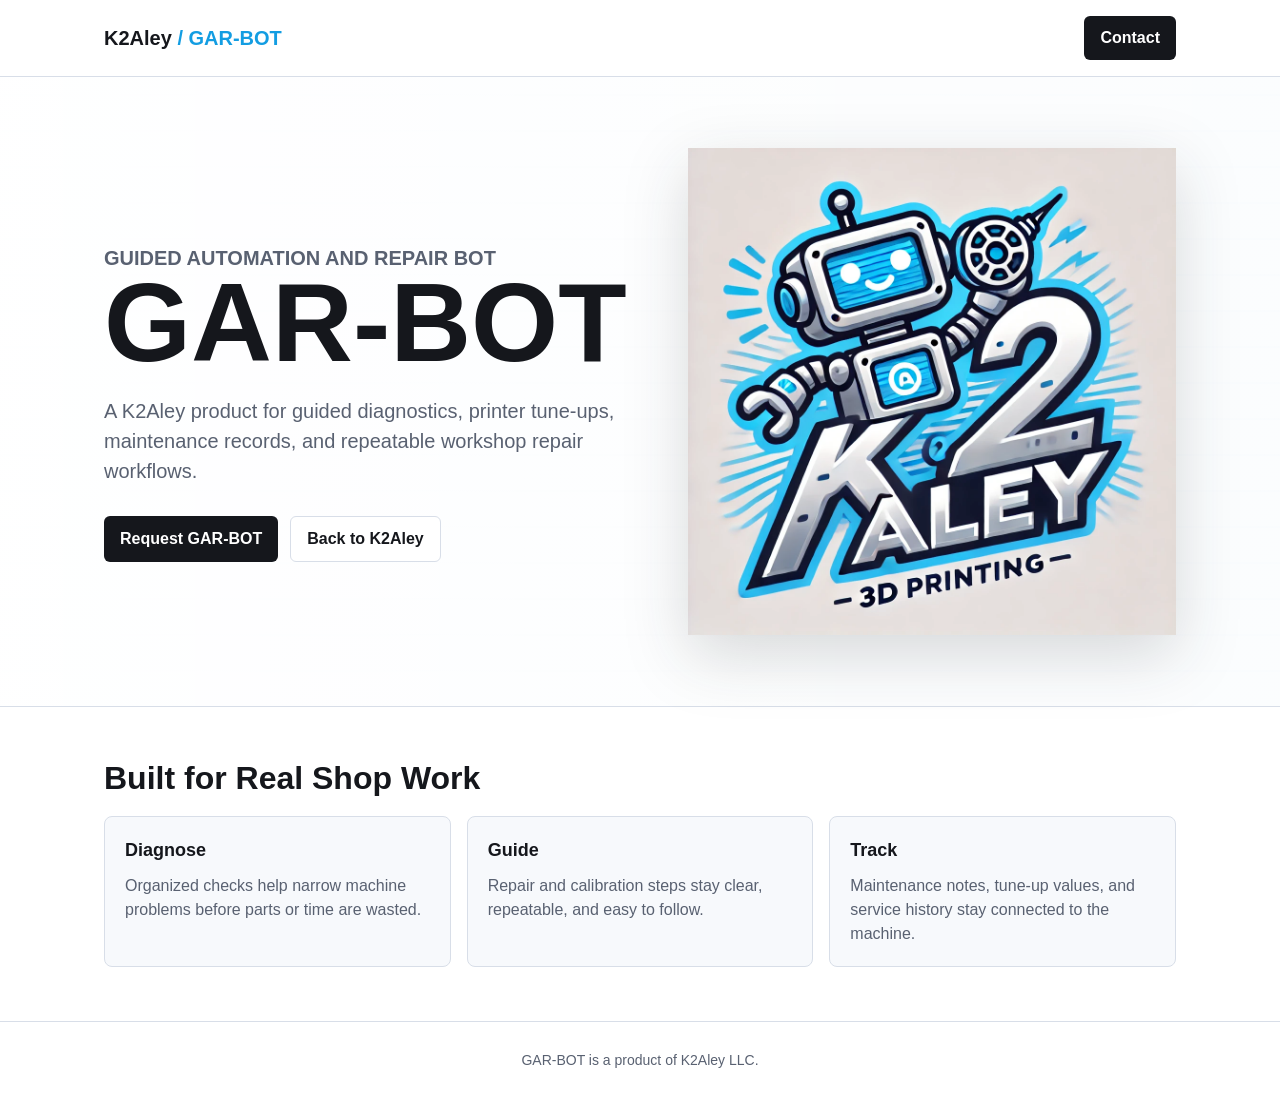
==== GAR-BOT/index.html @ 43dc9ffd "Add files via upload" ====
<!doctype html>
<html lang="en">
<head>
  <meta charset="utf-8">
  <meta name="viewport" content="width=device-width, initial-scale=1">
  <title>GAR-BOT | K2Aley</title>
  <style>
    :root {
      --ink: #15171c;
      --muted: #596171;
      --line: #d8dee8;
      --blue: #139de2;
      --yellow: #f4b92a;
      --panel: #f7f9fc;
      --white: #ffffff;
    }

    * {
      box-sizing: border-box;
    }

    body {
      margin: 0;
      font-family: Arial, Helvetica, sans-serif;
      color: var(--ink);
      background: var(--white);
      line-height: 1.5;
    }

    header {
      border-bottom: 1px solid var(--line);
      background: white;
    }

    nav {
      max-width: 1120px;
      margin: 0 auto;
      padding: 16px 24px;
      display: flex;
      justify-content: space-between;
      align-items: center;
      gap: 20px;
    }

    .brand {
      font-weight: 900;
      font-size: 20px;
      text-decoration: none;
      color: var(--ink);
    }

    .brand span {
      color: var(--blue);
    }

    .button {
      display: inline-flex;
      align-items: center;
      justify-content: center;
      min-height: 42px;
      padding: 10px 16px;
      border-radius: 6px;
      background: var(--ink);
      color: white;
      text-decoration: none;
      font-weight: 700;
    }

    .hero {
      min-height: 70vh;
      display: grid;
      align-items: center;
      background:
        linear-gradient(90deg, rgba(255,255,255,0.98), rgba(255,255,255,0.78)),
        repeating-linear-gradient(0deg, transparent 0, transparent 34px, rgba(19,157,226,0.08) 35px, transparent 36px),
        #eef5fb;
      border-bottom: 1px solid var(--line);
    }

    .hero-inner {
      max-width: 1120px;
      margin: 0 auto;
      padding: 64px 24px;
      display: grid;
      grid-template-columns: minmax(0, 1fr) minmax(280px, 0.9fr);
      gap: 42px;
      align-items: center;
    }

    h1 {
      margin: 0;
      font-size: clamp(54px, 9vw, 112px);
      line-height: 0.9;
      letter-spacing: 0;
    }

    .kicker {
      margin: 0 0 12px;
      font-weight: 900;
      color: var(--blue);
      text-transform: uppercase;
      letter-spacing: 0;
    }

    .hero p {
      margin: 22px 0 0;
      max-width: 620px;
      font-size: 20px;
      color: var(--muted);
    }

    .actions {
      margin-top: 30px;
      display: flex;
      gap: 12px;
      flex-wrap: wrap;
    }

    .button.alt {
      background: white;
      color: var(--ink);
      border: 1px solid var(--line);
    }

    .logo {
      width: min(100%, 520px);
      height: auto;
      filter: drop-shadow(0 20px 32px rgba(21, 23, 28, 0.16));
    }

    section {
      max-width: 1120px;
      margin: 0 auto;
      padding: 54px 24px;
    }

    h2 {
      margin: 0 0 20px;
      font-size: 32px;
      line-height: 1.1;
    }

    .grid {
      display: grid;
      grid-template-columns: repeat(3, minmax(0, 1fr));
      gap: 16px;
    }

    .card {
      min-height: 150px;
      padding: 20px;
      border: 1px solid var(--line);
      border-radius: 8px;
      background: var(--panel);
    }

    .card h3 {
      margin: 0 0 10px;
      font-size: 18px;
    }

    .card p {
      margin: 0;
      color: var(--muted);
    }

    footer {
      border-top: 1px solid var(--line);
      padding: 28px 24px;
      text-align: center;
      color: var(--muted);
      font-size: 14px;
    }

    @media (max-width: 760px) {
      .hero-inner {
        grid-template-columns: 1fr;
        padding-top: 44px;
      }

      .grid {
        grid-template-columns: 1fr;
      }

      h1 {
        font-size: 58px;
      }
    }
  </style>
</head>
<body>
  <header>
    <nav>
      <a class="brand" href="../index.html">K2Aley <span>/ GAR-BOT</span></a>
      <a class="button" href="mailto:hello@k2aley.com">Contact</a>
    </nav>
  </header>

  <main>
    <div class="hero">
      <div class="hero-inner">
        <div>
          <p class="kicker">Guided Automation and Repair Bot</p>
          <h1>GAR-BOT</h1>
          <p>A K2Aley product for guided diagnostics, printer tune-ups, maintenance records, and repeatable workshop repair workflows.</p>
          <div class="actions">
            <a class="button" href="mailto:hello@k2aley.com">Request GAR-BOT</a>
            <a class="button alt" href="../index.html">Back to K2Aley</a>
          </div>
        </div>
        <img class="logo" src="../k2aley-logo.png" alt="K2Aley GAR-BOT 3D Printing logo">
      </div>
    </div>

    <section>
      <h2>Built for Real Shop Work</h2>
      <div class="grid">
        <article class="card">
          <h3>Diagnose</h3>
          <p>Organized checks help narrow machine problems before parts or time are wasted.</p>
        </article>
        <article class="card">
          <h3>Guide</h3>
          <p>Repair and calibration steps stay clear, repeatable, and easy to follow.</p>
        </article>
        <article class="card">
          <h3>Track</h3>
          <p>Maintenance notes, tune-up values, and service history stay connected to the machine.</p>
        </article>
      </div>
    </section>
  </main>

  <footer>
    GAR-BOT is a product of K2Aley LLC.
  </footer>
</body>
</html>
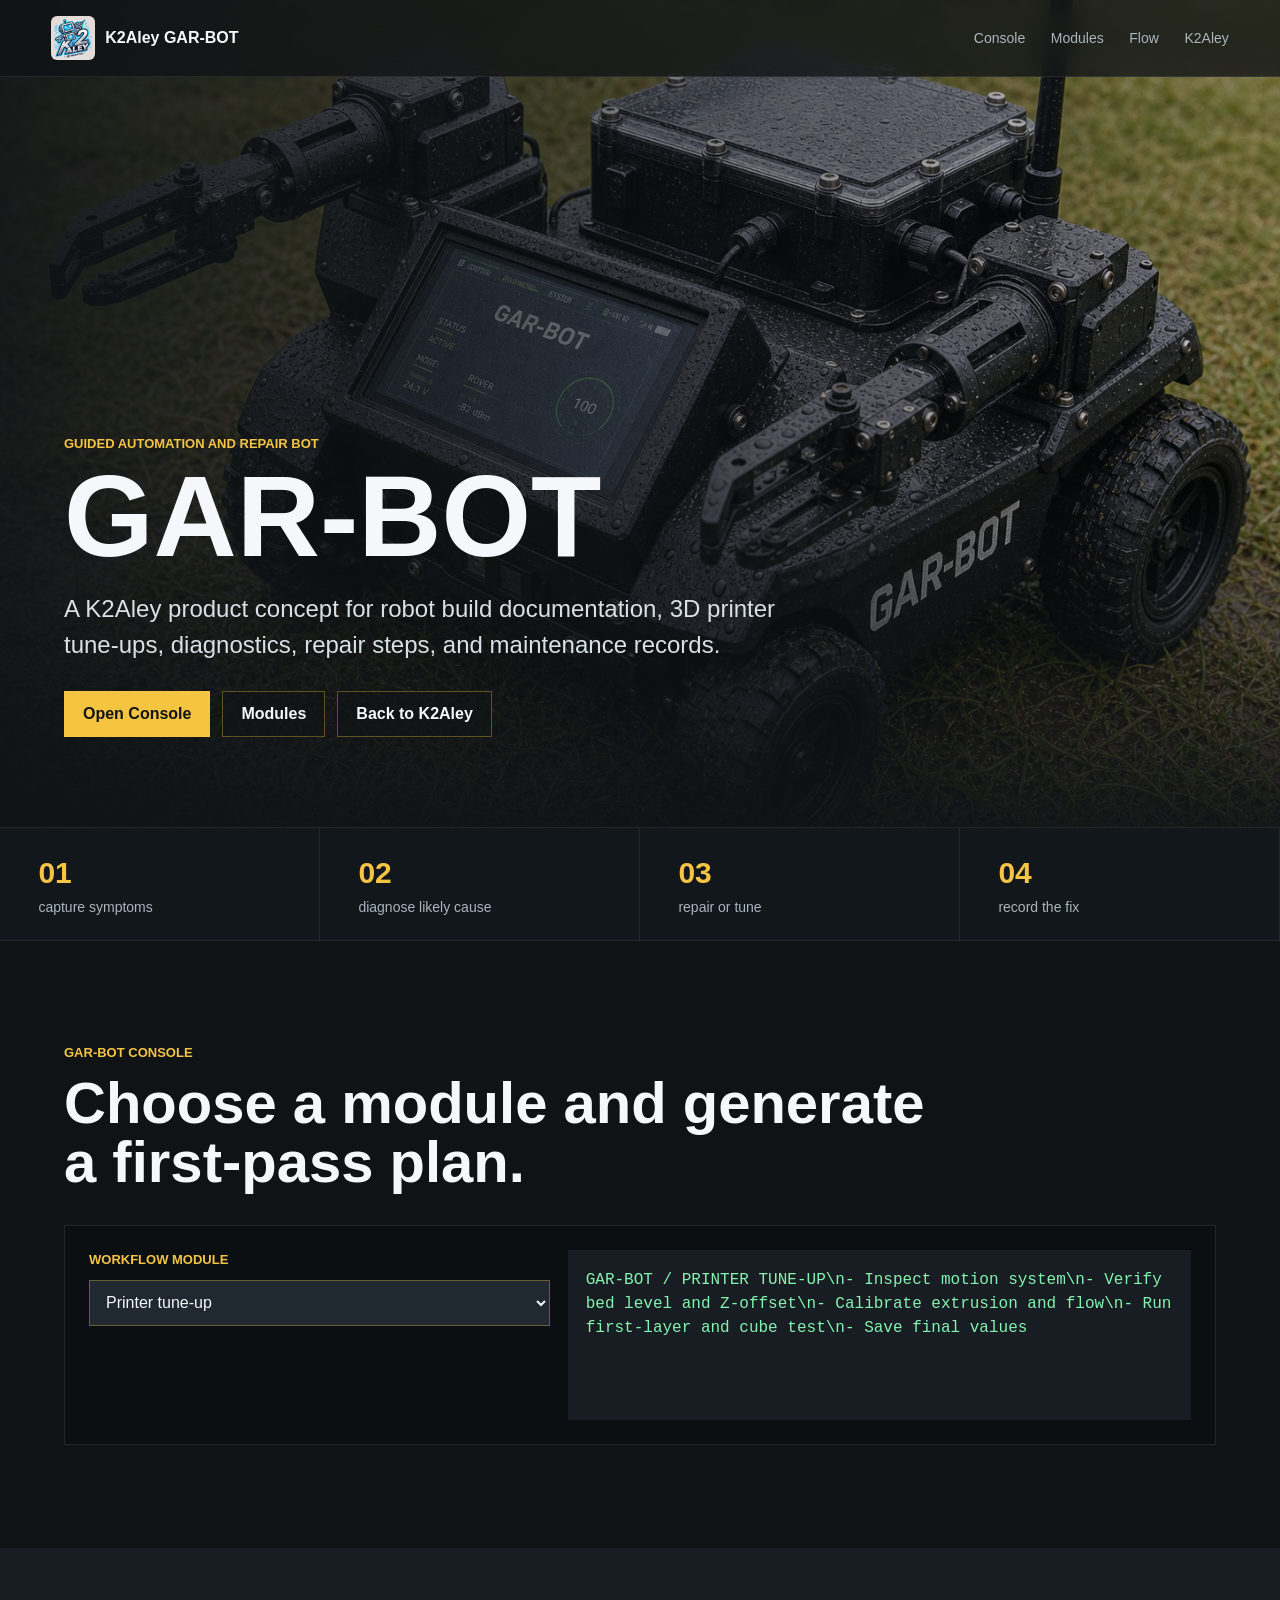
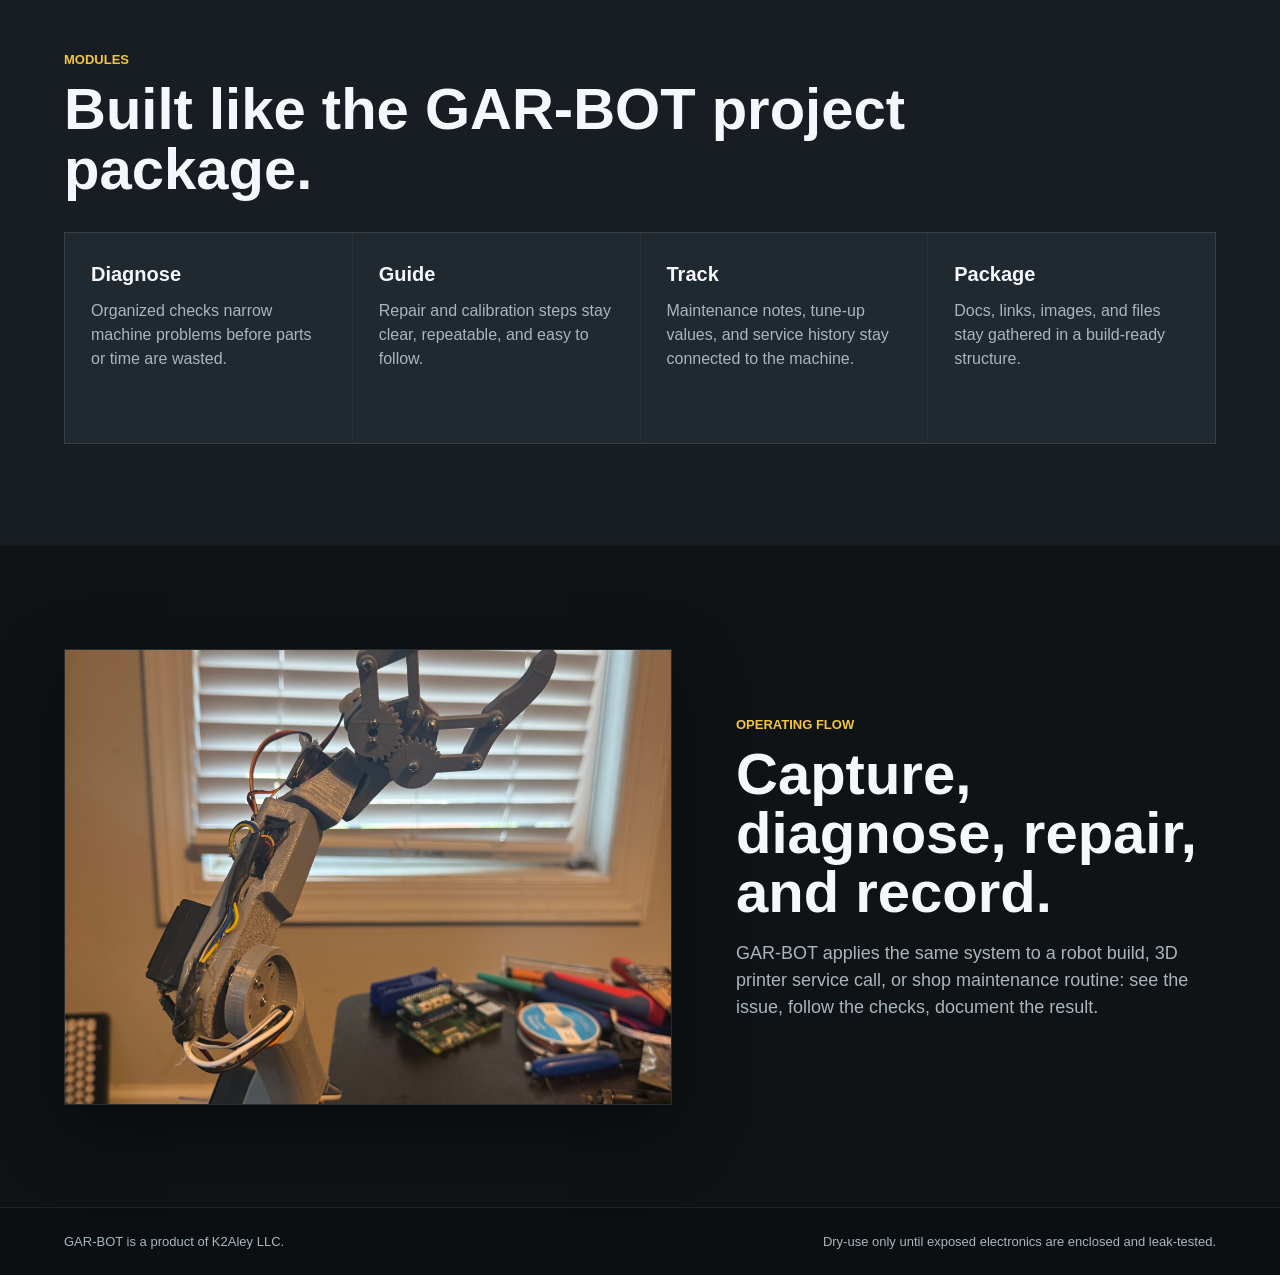
==== commit cd7621a7: "Add files via upload" ====
--- a/GAR-BOT/index.html
+++ b/GAR-BOT/index.html
@@ -1,238 +1,117 @@
 <!doctype html>
 <html lang="en">
-<head>
-  <meta charset="utf-8">
-  <meta name="viewport" content="width=device-width, initial-scale=1">
-  <title>GAR-BOT | K2Aley</title>
-  <style>
-    :root {
-      --ink: #15171c;
-      --muted: #596171;
-      --line: #d8dee8;
-      --blue: #139de2;
-      --yellow: #f4b92a;
-      --panel: #f7f9fc;
-      --white: #ffffff;
-    }
+  <head>
+    <meta charset="utf-8">
+    <meta name="viewport" content="width=device-width, initial-scale=1">
+    <meta name="description" content="GAR-BOT is K2Aley's guided automation and repair bot for robot diagnostics, 3D printing support, tune-ups, and shop workflows.">
+    <title>GAR-BOT | K2Aley</title>
+    <link rel="icon" type="image/png" href="../assets/logoK2Aley.png">
+    <link rel="stylesheet" href="../styles.css">
+  </head>
+  <body>
+    <header class="site-header">
+      <a class="brand" href="../index.html" aria-label="Back to K2Aley home">
+        <img class="brand-logo" src="../assets/logoK2Aley.png" alt="">
+        <span>K2Aley GAR-BOT</span>
+      </a>
+      <nav aria-label="Primary navigation">
+        <a href="#console">Console</a>
+        <a href="#modules">Modules</a>
+        <a href="#flow">Flow</a>
+        <a href="../index.html">K2Aley</a>
+      </nav>
+    </header>
 
-    * {
-      box-sizing: border-box;
-    }
-
-    body {
-      margin: 0;
-      font-family: Arial, Helvetica, sans-serif;
-      color: var(--ink);
-      background: var(--white);
-      line-height: 1.5;
-    }
-
-    header {
-      border-bottom: 1px solid var(--line);
-      background: white;
-    }
-
-    nav {
-      max-width: 1120px;
-      margin: 0 auto;
-      padding: 16px 24px;
-      display: flex;
-      justify-content: space-between;
-      align-items: center;
-      gap: 20px;
-    }
-
-    .brand {
-      font-weight: 900;
-      font-size: 20px;
-      text-decoration: none;
-      color: var(--ink);
-    }
-
-    .brand span {
-      color: var(--blue);
-    }
-
-    .button {
-      display: inline-flex;
-      align-items: center;
-      justify-content: center;
-      min-height: 42px;
-      padding: 10px 16px;
-      border-radius: 6px;
-      background: var(--ink);
-      color: white;
-      text-decoration: none;
-      font-weight: 700;
-    }
-
-    .hero {
-      min-height: 70vh;
-      display: grid;
-      align-items: center;
-      background:
-        linear-gradient(90deg, rgba(255,255,255,0.98), rgba(255,255,255,0.78)),
-        repeating-linear-gradient(0deg, transparent 0, transparent 34px, rgba(19,157,226,0.08) 35px, transparent 36px),
-        #eef5fb;
-      border-bottom: 1px solid var(--line);
-    }
-
-    .hero-inner {
-      max-width: 1120px;
-      margin: 0 auto;
-      padding: 64px 24px;
-      display: grid;
-      grid-template-columns: minmax(0, 1fr) minmax(280px, 0.9fr);
-      gap: 42px;
-      align-items: center;
-    }
-
-    h1 {
-      margin: 0;
-      font-size: clamp(54px, 9vw, 112px);
-      line-height: 0.9;
-      letter-spacing: 0;
-    }
-
-    .kicker {
-      margin: 0 0 12px;
-      font-weight: 900;
-      color: var(--blue);
-      text-transform: uppercase;
-      letter-spacing: 0;
-    }
-
-    .hero p {
-      margin: 22px 0 0;
-      max-width: 620px;
-      font-size: 20px;
-      color: var(--muted);
-    }
-
-    .actions {
-      margin-top: 30px;
-      display: flex;
-      gap: 12px;
-      flex-wrap: wrap;
-    }
-
-    .button.alt {
-      background: white;
-      color: var(--ink);
-      border: 1px solid var(--line);
-    }
-
-    .logo {
-      width: min(100%, 520px);
-      height: auto;
-      filter: drop-shadow(0 20px 32px rgba(21, 23, 28, 0.16));
-    }
-
-    section {
-      max-width: 1120px;
-      margin: 0 auto;
-      padding: 54px 24px;
-    }
-
-    h2 {
-      margin: 0 0 20px;
-      font-size: 32px;
-      line-height: 1.1;
-    }
-
-    .grid {
-      display: grid;
-      grid-template-columns: repeat(3, minmax(0, 1fr));
-      gap: 16px;
-    }
-
-    .card {
-      min-height: 150px;
-      padding: 20px;
-      border: 1px solid var(--line);
-      border-radius: 8px;
-      background: var(--panel);
-    }
-
-    .card h3 {
-      margin: 0 0 10px;
-      font-size: 18px;
-    }
-
-    .card p {
-      margin: 0;
-      color: var(--muted);
-    }
-
-    footer {
-      border-top: 1px solid var(--line);
-      padding: 28px 24px;
-      text-align: center;
-      color: var(--muted);
-      font-size: 14px;
-    }
-
-    @media (max-width: 760px) {
-      .hero-inner {
-        grid-template-columns: 1fr;
-        padding-top: 44px;
-      }
-
-      .grid {
-        grid-template-columns: 1fr;
-      }
-
-      h1 {
-        font-size: 58px;
-      }
-    }
-  </style>
-</head>
-<body>
-  <header>
-    <nav>
-      <a class="brand" href="../index.html">K2Aley <span>/ GAR-BOT</span></a>
-      <a class="button" href="mailto:hello@k2aley.com">Contact</a>
-    </nav>
-  </header>
-
-  <main>
-    <div class="hero">
-      <div class="hero-inner">
-        <div>
-          <p class="kicker">Guided Automation and Repair Bot</p>
-          <h1>GAR-BOT</h1>
-          <p>A K2Aley product for guided diagnostics, printer tune-ups, maintenance records, and repeatable workshop repair workflows.</p>
-          <div class="actions">
-            <a class="button" href="mailto:hello@k2aley.com">Request GAR-BOT</a>
-            <a class="button alt" href="../index.html">Back to K2Aley</a>
+    <main id="top">
+      <section class="hero" aria-labelledby="hero-title">
+        <img src="../assets/garbot-two-claw.png" alt="GAR-BOT two-claw rover prototype" class="hero-image">
+        <div class="hero-shade"></div>
+        <div class="hero-content">
+          <p class="eyebrow">Guided Automation and Repair Bot</p>
+          <h1 id="hero-title">GAR-BOT</h1>
+          <p class="hero-copy">
+            A K2Aley product concept for robot build documentation, 3D printer tune-ups,
+            diagnostics, repair steps, and maintenance records.
+          </p>
+          <div class="hero-actions">
+            <a class="button primary" href="#console">Open Console</a>
+            <a class="button secondary" href="#modules">Modules</a>
+            <a class="button secondary" href="../index.html">Back to K2Aley</a>
           </div>
         </div>
-        <img class="logo" src="../k2aley-logo.png" alt="K2Aley GAR-BOT 3D Printing logo">
-      </div>
-    </div>
+      </section>
 
-    <section>
-      <h2>Built for Real Shop Work</h2>
-      <div class="grid">
-        <article class="card">
-          <h3>Diagnose</h3>
-          <p>Organized checks help narrow machine problems before parts or time are wasted.</p>
-        </article>
-        <article class="card">
-          <h3>Guide</h3>
-          <p>Repair and calibration steps stay clear, repeatable, and easy to follow.</p>
-        </article>
-        <article class="card">
-          <h3>Track</h3>
-          <p>Maintenance notes, tune-up values, and service history stay connected to the machine.</p>
-        </article>
-      </div>
-    </section>
-  </main>
+      <section class="status-strip" aria-label="GAR-BOT highlights">
+        <div><strong>01</strong><span>capture symptoms</span></div>
+        <div><strong>02</strong><span>diagnose likely cause</span></div>
+        <div><strong>03</strong><span>repair or tune</span></div>
+        <div><strong>04</strong><span>record the fix</span></div>
+      </section>
 
-  <footer>
-    GAR-BOT is a product of K2Aley LLC.
-  </footer>
-</body>
+      <section id="console" class="section">
+        <div class="section-heading">
+          <p class="eyebrow">GAR-BOT Console</p>
+          <h2>Choose a module and generate a first-pass plan.</h2>
+        </div>
+        <div class="console">
+          <div>
+            <label for="module">Workflow module</label>
+            <select id="module">
+              <option value="tune">Printer tune-up</option>
+              <option value="repair">Repair documentation</option>
+              <option value="maintenance">Maintenance tracker</option>
+              <option value="automation">Automation workflow</option>
+            </select>
+          </div>
+          <div class="terminal" id="terminal" aria-live="polite"></div>
+        </div>
+      </section>
+
+      <section id="modules" class="section systems">
+        <div class="section-heading">
+          <p class="eyebrow">Modules</p>
+          <h2>Built like the GAR-BOT project package.</h2>
+        </div>
+        <div class="system-grid">
+          <article><h3>Diagnose</h3><p>Organized checks narrow machine problems before parts or time are wasted.</p></article>
+          <article><h3>Guide</h3><p>Repair and calibration steps stay clear, repeatable, and easy to follow.</p></article>
+          <article><h3>Track</h3><p>Maintenance notes, tune-up values, and service history stay connected to the machine.</p></article>
+          <article><h3>Package</h3><p>Docs, links, images, and files stay gathered in a build-ready structure.</p></article>
+        </div>
+      </section>
+
+      <section id="flow" class="section image-band">
+        <img src="../assets/claw-reference.jpeg" alt="Two-claw mechanism reference">
+        <div>
+          <p class="eyebrow">Operating Flow</p>
+          <h2>Capture, diagnose, repair, and record.</h2>
+          <p>
+            GAR-BOT applies the same system to a robot build, 3D printer service call,
+            or shop maintenance routine: see the issue, follow the checks, document the result.
+          </p>
+        </div>
+      </section>
+    </main>
+
+    <footer>
+      <span>GAR-BOT is a product of K2Aley LLC.</span>
+      <span>Dry-use only until exposed electronics are enclosed and leak-tested.</span>
+    </footer>
+
+    <script>
+      const plans = {
+        tune: "GAR-BOT / PRINTER TUNE-UP\\n- Inspect motion system\\n- Verify bed level and Z-offset\\n- Calibrate extrusion and flow\\n- Run first-layer and cube test\\n- Save final values",
+        repair: "GAR-BOT / REPAIR DOCUMENTATION\\n- Record symptom and machine state\\n- Capture photos or notes\\n- Write diagnostic decision path\\n- Document repair steps\\n- Add verification test",
+        maintenance: "GAR-BOT / MAINTENANCE TRACKER\\n- Log service date\\n- Check belts, wheels, hotend, and fans\\n- Record worn parts\\n- Schedule next service\\n- Store calibration notes",
+        automation: "GAR-BOT / AUTOMATION WORKFLOW\\n- Map repeated task\\n- Identify trigger and inputs\\n- Define outputs\\n- Build checklist or script path\\n- Test and revise"
+      };
+      const moduleSelect = document.querySelector("#module");
+      const terminal = document.querySelector("#terminal");
+      function renderPlan() {
+        terminal.textContent = plans[moduleSelect.value];
+      }
+      moduleSelect.addEventListener("change", renderPlan);
+      renderPlan();
+    </script>
+  </body>
 </html>
--- a/styles.css
+++ b/styles.css
@@ -0,0 +1,365 @@
+:root {
+  color-scheme: dark;
+  --bg: #0f1316;
+  --panel: #171d22;
+  --panel-2: #202830;
+  --text: #f5f7fa;
+  --muted: #aab5bd;
+  --gold: #f5c542;
+  --line: rgba(245, 197, 66, 0.34);
+  --soft-line: rgba(245, 247, 250, 0.08);
+  --shadow: rgba(0, 0, 0, 0.45);
+}
+
+* { box-sizing: border-box; }
+html { scroll-behavior: smooth; }
+
+body {
+  margin: 0;
+  font-family: Arial, Helvetica, sans-serif;
+  background: var(--bg);
+  color: var(--text);
+  line-height: 1.5;
+}
+
+a { color: inherit; text-decoration: none; }
+
+.site-header {
+  position: fixed;
+  z-index: 10;
+  top: 0;
+  left: 0;
+  right: 0;
+  display: flex;
+  align-items: center;
+  justify-content: space-between;
+  gap: 24px;
+  padding: 16px clamp(18px, 4vw, 54px);
+  background: rgba(15, 19, 22, 0.76);
+  border-bottom: 1px solid var(--soft-line);
+  backdrop-filter: blur(14px);
+}
+
+.brand {
+  display: inline-flex;
+  align-items: center;
+  gap: 10px;
+  font-weight: 800;
+  white-space: nowrap;
+}
+
+.brand-logo {
+  width: 44px;
+  height: 44px;
+  object-fit: contain;
+  border-radius: 6px;
+}
+
+nav {
+  display: flex;
+  gap: clamp(12px, 2vw, 28px);
+  color: var(--muted);
+  font-size: 14px;
+}
+
+nav a:hover,
+.file-list a:hover span { color: var(--gold); }
+
+.hero {
+  position: relative;
+  min-height: 92vh;
+  display: flex;
+  align-items: flex-end;
+  overflow: hidden;
+  border-bottom: 1px solid var(--soft-line);
+}
+
+.hero-image {
+  position: absolute;
+  inset: 0;
+  width: 100%;
+  height: 100%;
+  object-fit: cover;
+  object-position: center;
+}
+
+.hero-shade {
+  position: absolute;
+  inset: 0;
+  background:
+    linear-gradient(90deg, rgba(15, 19, 22, 0.94) 0%, rgba(15, 19, 22, 0.58) 48%, rgba(15, 19, 22, 0.18) 100%),
+    linear-gradient(0deg, rgba(15, 19, 22, 0.92) 0%, rgba(15, 19, 22, 0) 45%);
+}
+
+.hero-content {
+  position: relative;
+  width: min(820px, calc(100% - 32px));
+  margin: 0 clamp(18px, 5vw, 72px) 10vh;
+}
+
+.eyebrow {
+  margin: 0 0 10px;
+  color: var(--gold);
+  font-size: 13px;
+  font-weight: 800;
+  text-transform: uppercase;
+}
+
+h1, h2, h3, p { letter-spacing: 0; }
+
+h1 {
+  margin: 0;
+  font-size: clamp(54px, 9vw, 116px);
+  line-height: 0.92;
+}
+
+h2 {
+  margin: 0;
+  font-size: clamp(30px, 5vw, 58px);
+  line-height: 1.02;
+}
+
+h3 {
+  margin: 0 0 10px;
+  font-size: 20px;
+}
+
+.hero-copy {
+  max-width: 720px;
+  margin: 22px 0 0;
+  color: #d9e0e5;
+  font-size: clamp(18px, 2.2vw, 24px);
+}
+
+.hero-actions {
+  display: flex;
+  flex-wrap: wrap;
+  gap: 12px;
+  margin-top: 28px;
+}
+
+.button {
+  display: inline-flex;
+  align-items: center;
+  justify-content: center;
+  min-height: 46px;
+  padding: 0 18px;
+  border: 1px solid var(--line);
+  font-weight: 800;
+}
+
+.button.primary {
+  background: var(--gold);
+  color: #121313;
+}
+
+.button.secondary {
+  background: rgba(15, 19, 22, 0.58);
+}
+
+.status-strip {
+  display: grid;
+  grid-template-columns: repeat(4, 1fr);
+  border-bottom: 1px solid var(--soft-line);
+  background: #12171b;
+}
+
+.status-strip div {
+  min-height: 110px;
+  display: grid;
+  align-content: center;
+  gap: 2px;
+  padding: 22px clamp(16px, 3vw, 44px);
+  border-right: 1px solid var(--soft-line);
+}
+
+.status-strip strong {
+  color: var(--gold);
+  font-size: 30px;
+}
+
+.status-strip span {
+  color: var(--muted);
+  font-size: 14px;
+}
+
+.section {
+  padding: clamp(56px, 8vw, 104px) clamp(18px, 5vw, 72px);
+}
+
+.split {
+  display: grid;
+  grid-template-columns: minmax(260px, 0.8fr) minmax(300px, 1fr);
+  gap: clamp(32px, 6vw, 84px);
+  align-items: start;
+}
+
+.copy-grid {
+  display: grid;
+  grid-template-columns: repeat(2, minmax(0, 1fr));
+  gap: 24px;
+  color: var(--muted);
+  font-size: 17px;
+}
+
+.section-heading {
+  max-width: 880px;
+  margin-bottom: 34px;
+}
+
+.systems,
+.files { background: var(--panel); }
+
+.system-grid {
+  display: grid;
+  grid-template-columns: repeat(4, minmax(0, 1fr));
+  gap: 1px;
+  background: var(--soft-line);
+  border: 1px solid var(--soft-line);
+}
+
+.system-grid article {
+  min-height: 210px;
+  padding: 26px;
+  background: var(--panel-2);
+}
+
+.system-grid p {
+  margin: 0;
+  color: var(--muted);
+}
+
+.image-band {
+  display: grid;
+  grid-template-columns: minmax(280px, 0.95fr) minmax(280px, 0.75fr);
+  gap: clamp(28px, 5vw, 72px);
+  align-items: center;
+}
+
+.image-band.reverse { background: #12171b; }
+.image-band.reverse img { order: 2; }
+
+.image-band img {
+  width: 100%;
+  aspect-ratio: 4 / 3;
+  object-fit: cover;
+  border: 1px solid rgba(245, 247, 250, 0.1);
+  box-shadow: 0 24px 70px var(--shadow);
+}
+
+.image-band p:not(.eyebrow) {
+  color: var(--muted);
+  font-size: 18px;
+}
+
+.file-list {
+  display: grid;
+  grid-template-columns: repeat(3, minmax(0, 1fr));
+  gap: 1px;
+  background: var(--soft-line);
+  border: 1px solid var(--soft-line);
+}
+
+.file-list a {
+  min-height: 104px;
+  display: grid;
+  align-content: center;
+  gap: 6px;
+  padding: 22px;
+  background: var(--panel-2);
+}
+
+.file-list span {
+  font-weight: 800;
+  font-size: 18px;
+}
+
+.file-list small {
+  color: var(--muted);
+  font-size: 13px;
+}
+
+.console {
+  border: 1px solid rgba(245, 247, 250, 0.1);
+  background: #0b0f12;
+  padding: 24px;
+  display: grid;
+  grid-template-columns: 0.85fr 1.15fr;
+  gap: 18px;
+}
+
+.console label {
+  display: block;
+  margin: 0 0 10px;
+  color: var(--gold);
+  font-weight: 800;
+  text-transform: uppercase;
+  font-size: 13px;
+}
+
+select {
+  width: 100%;
+  min-height: 46px;
+  border: 1px solid var(--line);
+  background: var(--panel-2);
+  color: var(--text);
+  padding: 0 12px;
+  font-size: 16px;
+}
+
+.terminal {
+  min-height: 170px;
+  padding: 18px;
+  background: var(--panel);
+  color: #84f3af;
+  font-family: "Courier New", monospace;
+  white-space: pre-line;
+}
+
+footer {
+  display: flex;
+  justify-content: space-between;
+  gap: 20px;
+  padding: 24px clamp(18px, 5vw, 72px);
+  color: var(--muted);
+  background: #0b0f12;
+  border-top: 1px solid var(--soft-line);
+  font-size: 13px;
+}
+
+@media (max-width: 880px) {
+  .site-header {
+    position: absolute;
+    align-items: flex-start;
+    flex-direction: column;
+    gap: 12px;
+  }
+
+  nav {
+    width: 100%;
+    flex-wrap: wrap;
+    justify-content: flex-start;
+  }
+
+  .hero { min-height: 860px; }
+
+  .status-strip,
+  .split,
+  .copy-grid,
+  .system-grid,
+  .image-band,
+  .file-list,
+  .console {
+    grid-template-columns: 1fr;
+  }
+
+  .image-band.reverse img { order: 0; }
+
+  footer { flex-direction: column; }
+}
+
+@media (max-width: 520px) {
+  .brand { white-space: normal; }
+  .hero-content { margin-bottom: 56px; }
+  .button { width: 100%; }
+}
